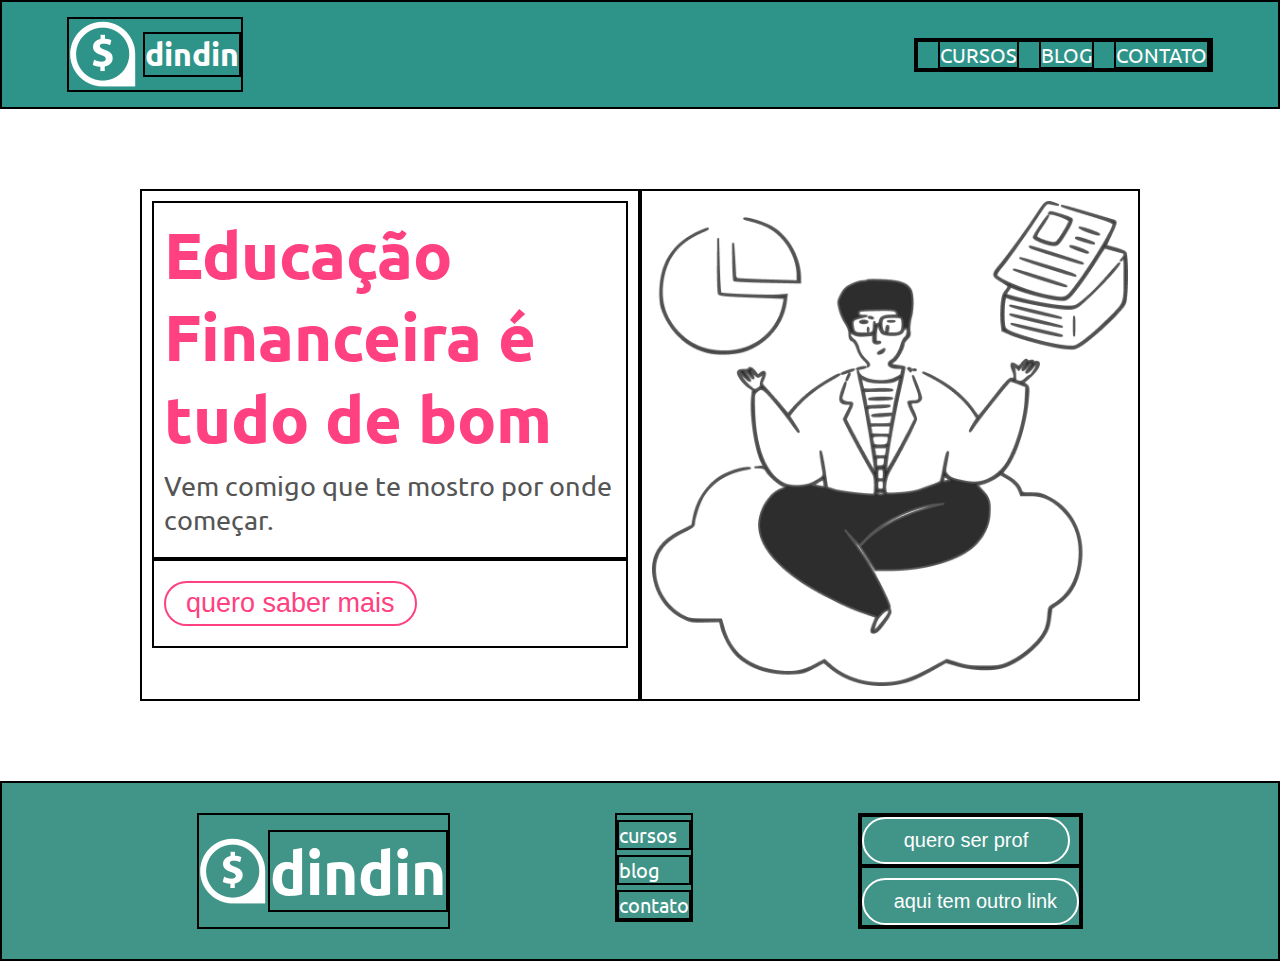
==== index.html @ b951114c "Menu responsivo para mobile" ====
<!DOCTYPE html>
<html lang="pt-br">
<head>
    <meta charset="UTF-8">
    <meta http-equiv="X-UA-Compatible" content="IE=edge">
    <meta name="viewport" content="width=device-width, initial-scale=1.0">
    <title>Treinando</title>
    <link rel="stylesheet" href="css/header.css">
    <link rel="stylesheet" href="css/home.css">
    <link rel="stylesheet" href="css/footer.css">
    <link rel="stylesheet" href="css/responsividade.css">
    <link rel="stylesheet" href="css/menu-mobile.css">
</head>
<body>
    <!-- Header -->
    <header>
        <div class="header-imagem">
            <img src="image/dindin-logo.png" alt="Logo - Dindin"/>
            <h1>dindin</h1>
        </div>

        <div class="header-menu" id="nav">
            <button aria-label="Abrir Menu" id="btn-mobile" aria-haspopup="true" aria-controls="menu" aria-expanded="false">
                <span id="hamburguer"></span>
            </button>
            <ul class="lista-header-menu" id="menu" role="menu">
                <li>
                    <a href="#">Cursos</a>
                </li>
                <li>
                    <a href="#">Blog</a>
                </li>
                <li>
                    <a href="#">Contato</a>
                </li>
                
            </ul>
        </div>
    </header>
    <!-- Header -->

    <!-- Main -->
    <main>
        <!-- Section - Seção 01 -->
        <section class="apresentacao">
            <div>
                <div class="escopo-apresentacao">
                    <h1>
                        Educação Financeira é tudo de bom
                    </h1>
                    <p>
                        Vem comigo que te mostro por onde começar.
                    </p>
                </div>
                <div class="botao">
                    <button>
                        quero saber mais
                    </button>
                </div>
            </div>

            <div class="escopo-apresentacao-imagem">
                <img src="image/home/home-secao-01.png" width="100%"/>
            </div>
        </section>
        <!-- Section - Seção 01 -->
    </main>
    <!-- Main -->

    <!-- Footer -->
    <footer>
        <div class="footer-logo">
            <img src="image/dindin-logo.png">
            <h1>dindin</h1>
        </div>
        
        <div class="footer-links">
            <ul class="lista-footer-links">
                <li>
                    <a href="#">cursos</a>
                </li>
                <li>
                    <a href="#">blog</a>
                </li>
                <li>
                    <a href="#">contato</a>
                </li>
            </ul>
        </div>

        <div class="footer-botoes">
            <ul class="lista-footer-botoes">
                <li>
                    <a href="#">
                        <button class="professor">
                            quero ser prof
                        </button>
                    </a>
                </li>

                <li>
                    <a href="#">
                        <button class="outro-link">
                            aqui tem outro link
                        </button>
                    </a>
                </li>
            </ul>
        </div>
    </footer>
    <!-- Footer -->

    <!-- JavaScript -->
    <script src="js/script.js"></script>
    <!-- JavaScript -->
</body>
</html>
---- css/header.css ----
@import url('https://fonts.googleapis.com/css2?family=Ubuntu:ital,wght@0,700;1,300&display=swap');

*{
    padding: 0; margin: 0;
    box-sizing: border-box;
}
body{
    background-color: #FFFFFF;
    font-family: "Ubuntu", sans-serif;
}
header{
    background-color: #2E948A; display: flex;
    justify-content: space-between; align-items: center;
    padding: 15px; flex-wrap: wrap; border: 2px solid black;
}
header .header-imagem{
    display: flex; align-items: center;
    margin-left: 50px; border: 2px solid black;
}
header .header-imagem h1{
    color: #FDFDFD; margin-left: 5px; border: 2px solid black;
}
header .header-menu{
    margin-right: 50px; border: 2px solid black;
}
header .header-menu .lista-header-menu{
    list-style: none; display: flex; border: 2px solid black;
}
header .header-menu .lista-header-menu li a{
    text-decoration: none; color: #FDFDFD;
    font-size: 20px; text-transform: uppercase;
    margin-left: 20px; border: 2px solid black;
}
---- css/home.css ----
/* Main */
main{
    max-width: 1000px; margin: 0 auto;
}
/* Sessão 01 */
main .apresentacao{
    display: flex;
    margin-top: 80px;
    margin-bottom: 80px;
}
main .apresentacao div{
    width: 100%;
    padding: 10px; flex-wrap: wrap; border: 2px solid black;
}
main .apresentacao > div{
    flex: 1 1 100px;
}
main .apresentacao .escopo-apresentacao h1{
    color: #FF4081; font-size: 65px; 
}
main .apresentacao .escopo-apresentacao p{
    color: #555555; font-size: 27px;
    font-style: normal;
    margin: 10px 0px 10px 0px;
}
main .apresentacao .botao button{
    background-color: transparent; border: none;
    border: 2px solid #FF4081; color: #FF4081;
    border-radius: 62px; font-size: 27px;
    padding: 5px 20px 5px 20px;
    margin: 10px 0px 10px 0px;
}
---- css/footer.css ----
/* Footer */
footer{
    background-color: #419488; display: flex;
    justify-content: space-evenly;
    padding: 30px; border: 2px solid black;
}
footer .footer-logo{
    display: flex; align-items: center;
    border: 2px solid black;
}
footer .footer-logo h1{
    color: #FFFFFF; font-size: 60px;
    border: 2px solid black;
}
footer .footer-links .lista-footer-links{
    list-style: none; border: 2px solid black;
}
footer .footer-links li{
    margin-top: 5px; border: 2px solid black;
}
footer .footer-links a{
    text-decoration: none; color: #FFFFFF;
    font-size: 20px;
}
footer .footer-botoes .lista-footer-botoes{
    list-style: none; border: 2px solid black;
}
footer .footer-botoes .lista-footer-botoes li{
    border: 2px solid black;
}
footer .footer-botoes .lista-footer-botoes button{
    background-color: transparent; border: 2px solid #FFFFFF;
    color: #FFFFFF; border-radius: 62px;
    font-size: 20px; cursor: pointer;
}
footer .footer-botoes .lista-footer-botoes .professor{
    padding: 10px 40px 10px 40px;
}
footer .footer-botoes .lista-footer-botoes .outro-link{
    padding: 10px 20px 10px 30px;
    margin-top: 10px;
}
---- css/responsividade.css ----
/* Responsividade */
@media(max-width: 701px){
    main .apresentacao{
        flex-direction: column;
        padding: 5px; margin-top: 0px;
    }
    main .apresentacao div{
        padding: 0px;
    }
    footer{
        flex-direction: column;
        text-align: center;
    }
    footer div, .footer-logo{
        padding: 20px;
    }
    footer .footer-links .lista-footer-links li a, footer .footer-botoes .lista-footer-botoes button{
        font-size: 23px;
    }
}

@media(max-width:320px){
    main .apresentacao .escopo-apresentacao h1{
        font-size: 50px;
    }
}
---- css/menu-mobile.css ----
#btn-mobile{
    display: none;
}
@media(max-width:600px){
    #menu{
        display: block; position: absolute; width: 100%;
        top: 101.2px; right: 0px; background: #2E948A;
        transition: 0.6s; z-index: 1000; height: 0px;
        visibility: hidden; overflow-y: hidden;
    }
    #nav.active #menu{
        height: calc(100vh - 70px); visibility: visible;
        overflow-y: auto;
    }
    #menu a{
        padding: 1rem 0; margin: 0 1rem;
        border-bottom: 2px solid #FFFFFF;
        font-size: 30px;
    }
    #menu li{
       margin-top: 20px; margin-bottom: 15px;
    }
    #btn-mobile{
        display: flex; padding: 0.5rem 1rem; font-size: 2rem;
        border: none; background: transparent; cursor: pointer;
        gap: 0.5rem; color: #FFFFFF;
    }
    #hamburguer{
        border-top: 2px solid; width: 30px;
    }
    #hamburguer::after, #hamburguer::before{
        content: ""; display: block; width: 30px; height: 2px;
        background: currentColor; margin-top: 5px; transition: 0.3s;
        position: relative;
    }
    #nav.active #hamburguer{
        border-top-color: transparent;
    }
    #nav.active #hamburguer::before{
        transform: rotate(135deg);
    }
    #nav.active #hamburguer::after{
        transform: rotate(-135deg);
        top: -7px;
    }
}

@media(max-width:360px){
    #menu{
        display: block; position: absolute; width: 100%;
        top: 124px; right: 0px; background: #2E948A;
        transition: 0.6s; z-index: 1000; height: 0px;
        visibility: hidden; overflow-y: hidden;
    }
    #btn-mobile{
        margin-left: 120px;
        margin-top: 10px;
        text-align: center;
    }
}
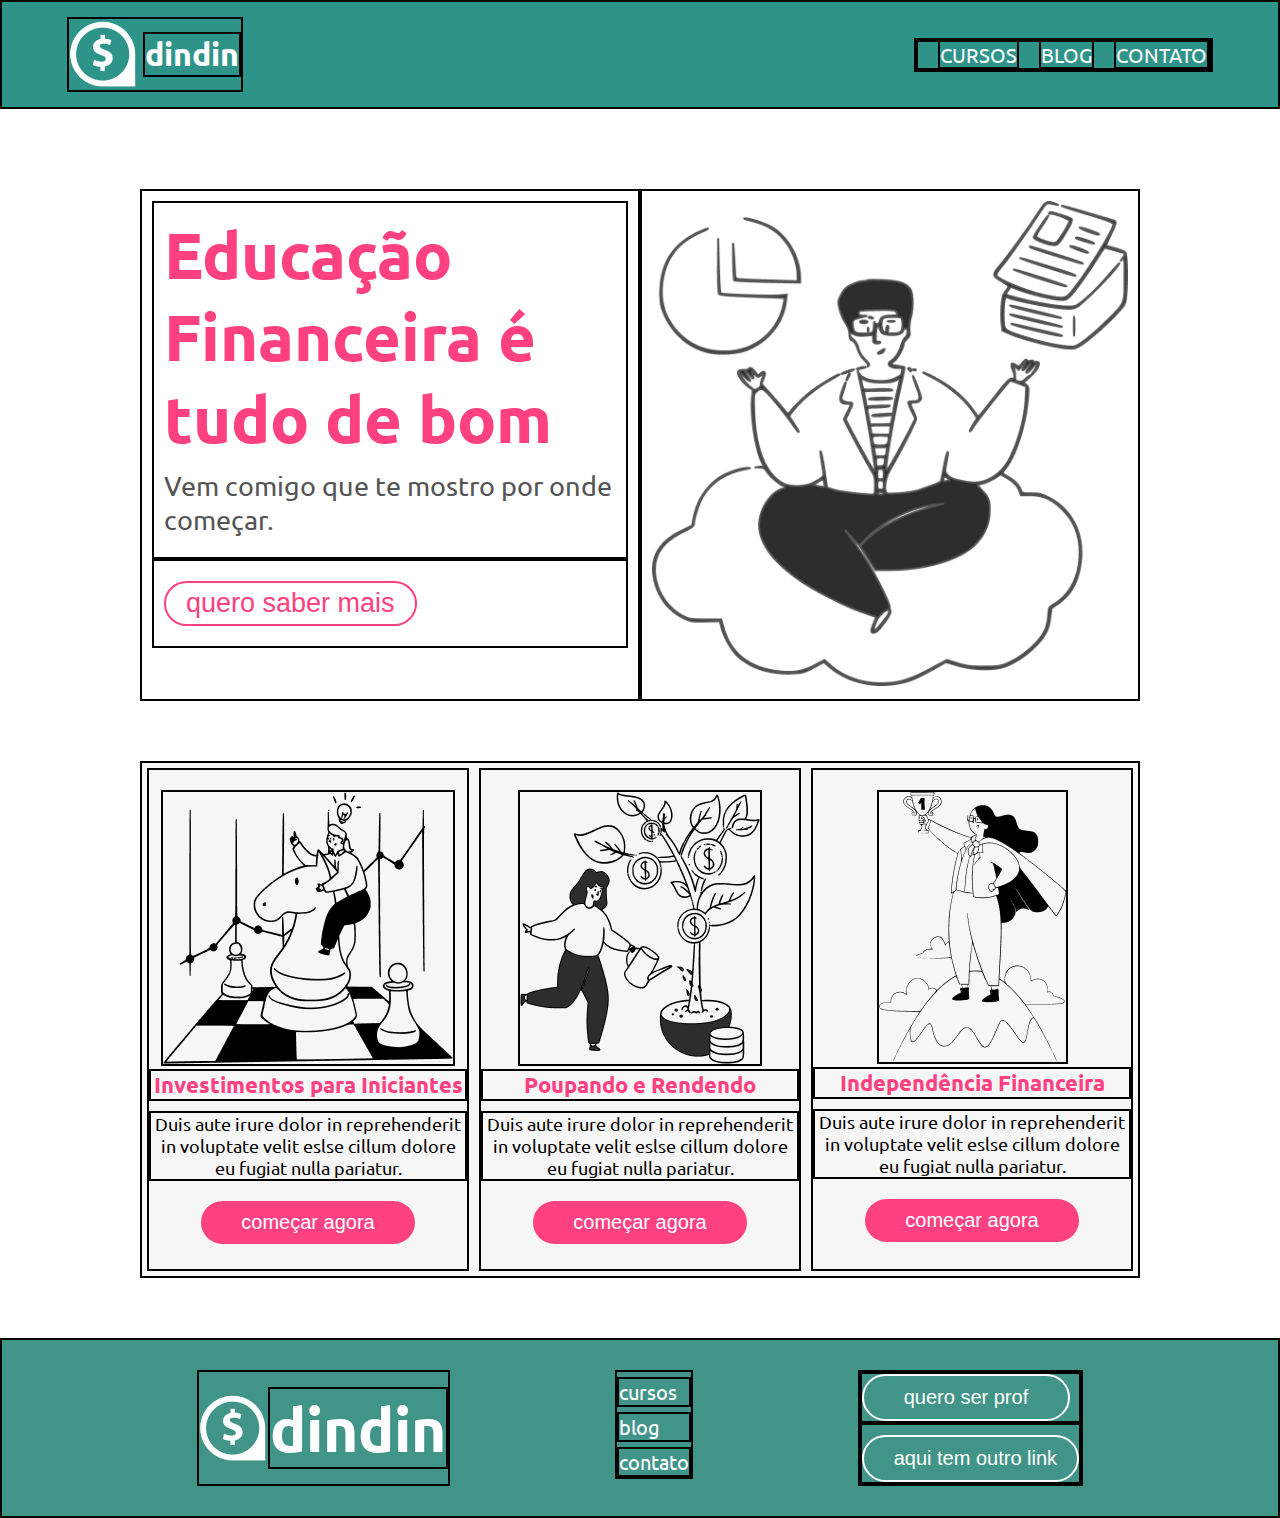
==== commit 1b2237fc: "Atualizando a seção cursos/home" ====
--- a/index.html
+++ b/index.html
@@ -64,6 +64,49 @@
             </div>
         </section>
         <!-- Section - Seção 01 -->
+
+        <!-- Section - Seção 02 -->
+        <section class="cursos">
+            <div class="modelo-cursos">
+                <img src="image/cursos/investimento-iniciantes.png">
+                <h1>Investimentos para Iniciantes</h1>
+                <p>
+                    Duis aute irure dolor in reprehenderit in voluptate velit eslse cillum dolore eu fugiat nulla pariatur.
+                </p>
+                <div class="botao">
+                    <button>
+                        começar agora
+                    </button>
+                </div>
+            </div>
+
+            <div class="modelo-cursos">
+                <img src="image/cursos/poupando-rendendo.png">
+                <h1>Poupando e Rendendo</h1>
+                <p>
+                    Duis aute irure dolor in reprehenderit in voluptate velit eslse cillum dolore eu fugiat nulla pariatur.
+                </p>
+                <div class="botao">
+                    <button>
+                        começar agora
+                    </button>
+                </div>
+            </div>
+
+            <div class="modelo-cursos">
+                <img src="image/cursos/independencia-financeira.png">
+                <h1>Independência Financeira</h1>
+                <p>
+                    Duis aute irure dolor in reprehenderit in voluptate velit eslse cillum dolore eu fugiat nulla pariatur.
+                </p>
+                <div class="botao">
+                    <button>
+                        começar agora
+                    </button>
+                </div>
+            </div>
+        </section>
+        <!-- Section - Seção 02 -->
     </main>
     <!-- Main -->
 
--- a/css/home.css
+++ b/css/home.css
@@ -2,11 +2,11 @@
 main{
     max-width: 1000px; margin: 0 auto;
 }
-/* Sessão 01 */
+/* Seção 01 */
 main .apresentacao{
     display: flex;
+    margin-bottom: 80px; max-width: 1000px; margin: 0 auto;
     margin-top: 80px;
-    margin-bottom: 80px;
 }
 main .apresentacao div{
     width: 100%;
@@ -31,3 +31,39 @@
     margin: 10px 0px 10px 0px;
 }
 
+/* Seção 02 */
+main .cursos{
+    display: flex; text-align: center;
+    background-color: #F6F6F6;
+    border: 2px solid black;
+    margin-top: 60px; margin-bottom: 60px;
+    flex-wrap: wrap;
+}
+main .cursos > div{
+    flex: 1 1 100px;
+}
+main .cursos .modelo-cursos{
+     border: 2px solid black;
+}
+main .cursos div{
+    margin: 5px; flex-wrap: wrap;
+}
+main .cursos .modelo-cursos img{
+    margin-top: 20px; border: 2px solid black;
+}
+main .cursos .modelo-cursos h1{
+    color: #FF4081; font-size: 22px;
+    margin-bottom: 10px; 
+    border: 2px solid black;
+}
+main .cursos .modelo-cursos p{
+    color: #000000; margin-top: 10px; margin-bottom: 20px;
+    border: 2px solid black;
+    font-size: 18px;
+}
+main .cursos .modelo-cursos button{
+    background-color: #FF4081; border: none; color: #FFFFFF;
+    font-size: 20px; padding: 10px 40px 10px 40px;
+    border-radius: 62px; margin-bottom: 20px;
+    cursor: pointer;
+}--- a/css/responsividade.css
+++ b/css/responsividade.css
@@ -19,6 +19,18 @@
     }
 }
 
+@media(max-width:770px){
+    main .cursos .modelo-cursos h1{
+        font-size: 35px;
+    }
+    main .cursos .modelo-cursos p{
+        font-size: 20px;
+    }
+    main .cursos .modelo-cursos button{
+        font-size: 30px;
+    }
+}
+
 @media(max-width:320px){
     main .apresentacao .escopo-apresentacao h1{
         font-size: 50px;
--- a/css/menu-mobile.css
+++ b/css/menu-mobile.css
@@ -45,10 +45,10 @@
     }
 }
 
-@media(max-width:360px){
+@media(max-width:376px){
     #menu{
         display: block; position: absolute; width: 100%;
-        top: 124px; right: 0px; background: #2E948A;
+        top: 150px; right: 0px; background: #2E948A;
         transition: 0.6s; z-index: 1000; height: 0px;
         visibility: hidden; overflow-y: hidden;
     }
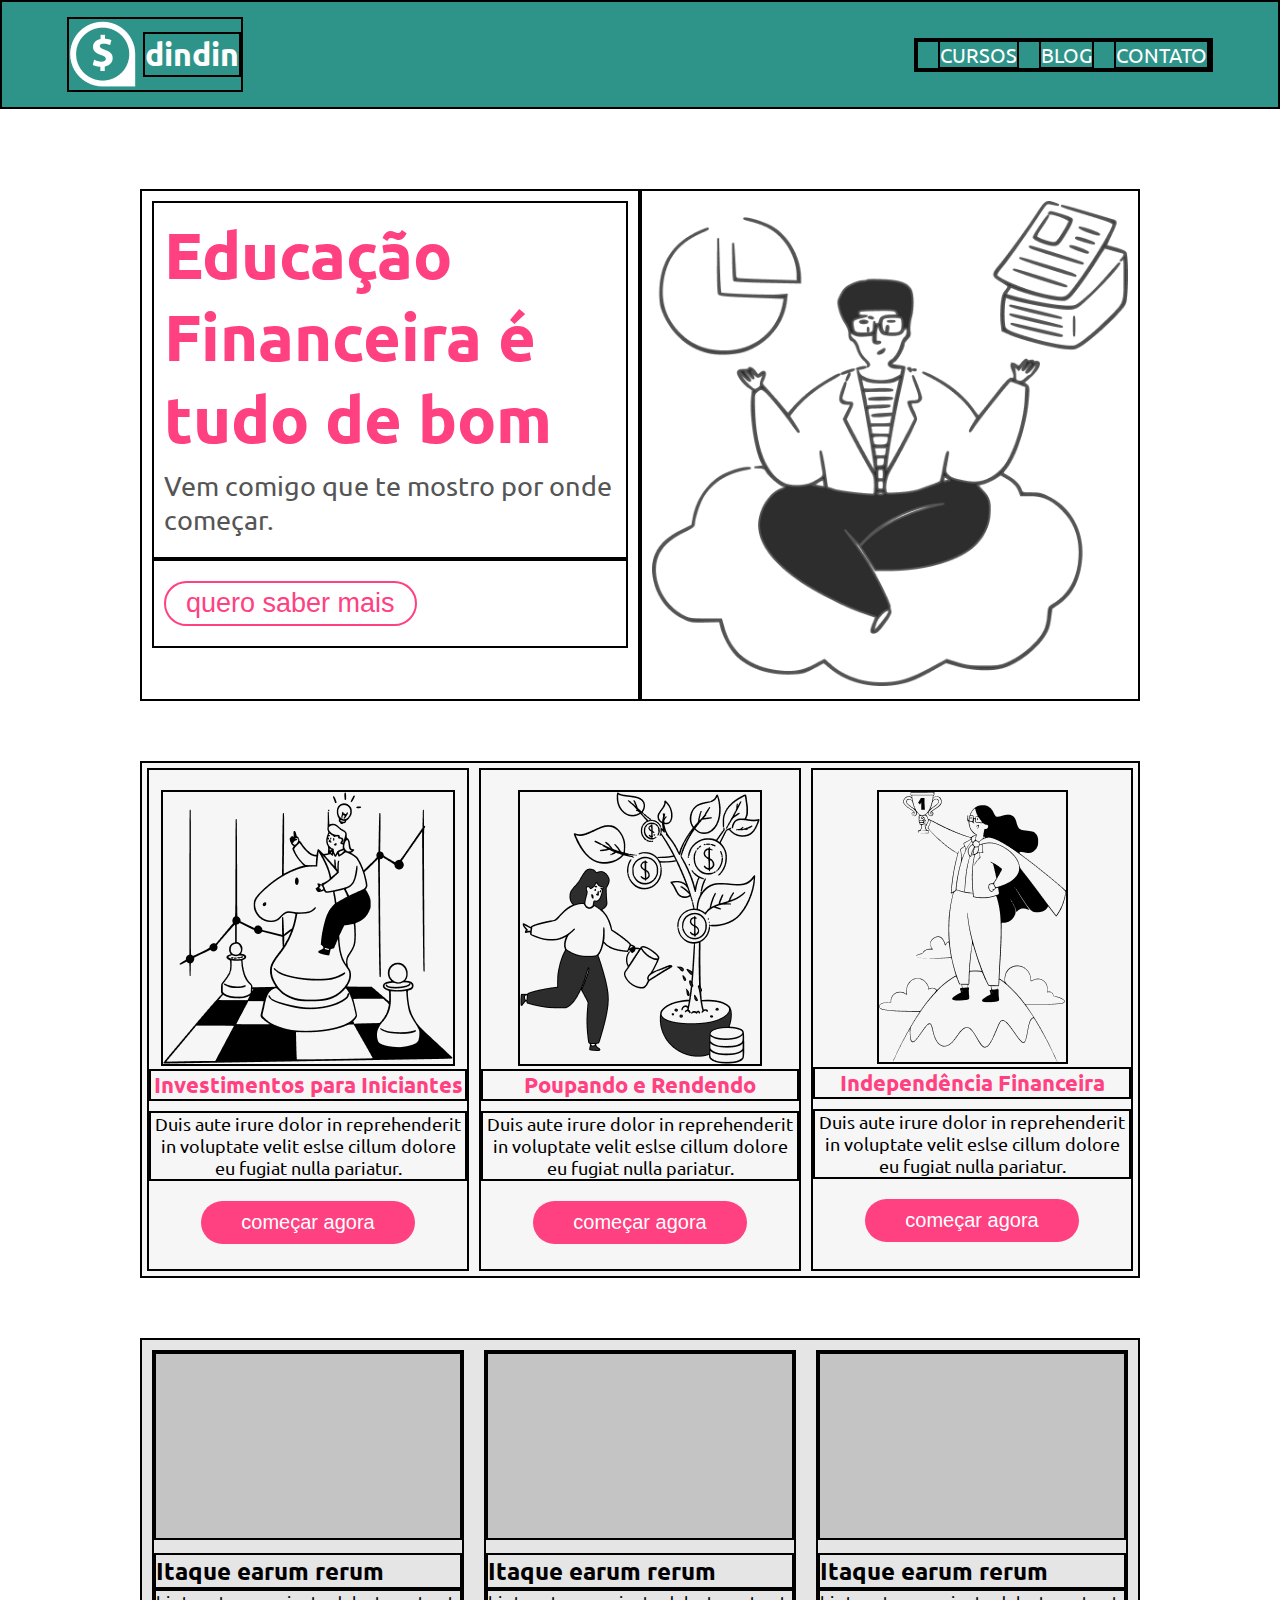
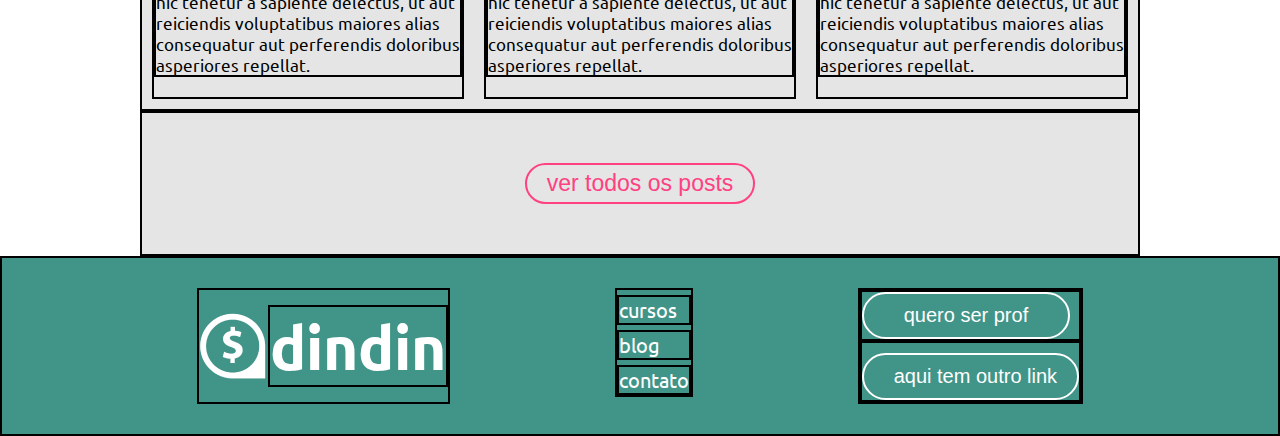
==== commit ead123a7: "Atualizando a seção conteudo-blog/home" ====
--- a/index.html
+++ b/index.html
@@ -4,7 +4,10 @@
     <meta charset="UTF-8">
     <meta http-equiv="X-UA-Compatible" content="IE=edge">
     <meta name="viewport" content="width=device-width, initial-scale=1.0">
-    <title>Treinando</title>
+    <title>
+        Home - Dindin
+    </title>
+    <link rel="shortcut icon" href="image/dindin-logo.png" type="image/x-icon">
     <link rel="stylesheet" href="css/header.css">
     <link rel="stylesheet" href="css/home.css">
     <link rel="stylesheet" href="css/footer.css">
@@ -107,6 +110,40 @@
             </div>
         </section>
         <!-- Section - Seção 02 -->
+
+        <!-- Section - Seção 04 -->
+        <section class="conteudos-blog">
+            <div class="conteudo-blog">
+                <img src="image/blog/conteudo-blog.png">
+                <h1>Itaque earum rerum</h1>
+                <p>
+                    hic tenetur a sapiente delectus, ut aut reiciendis voluptatibus maiores alias consequatur aut perferendis doloribus asperiores repellat.
+                </p>
+            </div>
+
+            <div class="conteudo-blog">
+                <img src="image/blog/conteudo-blog.png">
+                <h1>Itaque earum rerum</h1>
+                <p>
+                    hic tenetur a sapiente delectus, ut aut reiciendis voluptatibus maiores alias consequatur aut perferendis doloribus asperiores repellat. 
+                </p>
+            </div>
+
+            <div class="conteudo-blog">
+                <img src="image/blog/conteudo-blog.png">
+                <h1>Itaque earum rerum</h1>
+                <p>
+                    hic tenetur a sapiente delectus, ut aut reiciendis voluptatibus maiores alias consequatur aut perferendis doloribus asperiores repellat. 
+                </p>
+            </div>
+        </section>
+
+        <section class="conteudo-blog-botao">
+            <button>
+                ver todos os posts
+            </button>
+        </section>
+        <!-- Section - Seção 04-->
     </main>
     <!-- Main -->
 
--- a/css/home.css
+++ b/css/home.css
@@ -66,4 +66,37 @@
     font-size: 20px; padding: 10px 40px 10px 40px;
     border-radius: 62px; margin-bottom: 20px;
     cursor: pointer;
+}
+
+/* Seção 04 */
+main .conteudos-blog{
+    display: flex; margin-top: 0px;
+    background-color: #E5E5E5; border: 2px solid black;
+    flex-wrap: wrap;
+}
+main .conteudos-blog > div{
+    flex:1 1 100px;
+}
+main .conteudos-blog .conteudo-blog{
+    margin: 10px; border: 2px solid black;
+}
+main .conteudos-blog .conteudo-blog img{
+    width: 100%; margin-bottom: 10px; border: 2px solid black;
+}
+main .conteudos-blog .conteudo-blog h1{
+    font-size: 24px; border: 2px solid black;
+}
+main .conteudos-blog .conteudo-blog p{
+    font-size: 17px; color: #000000;
+    margin-bottom: 20px; border: 2px solid black;
+}
+main .conteudo-blog-botao{
+    background-color: #E5E5E5; border: 2px solid black;
+    padding: 10px; text-align: center; border: 2px solid black;
+}
+main .conteudo-blog-botao button{
+    background-color: transparent; border: 2px solid #FF4081;
+    color: #FF4081; font-size: 23px; border-radius: 62px;
+    padding: 5px 20px 5px 20px;
+    margin-bottom: 40px; margin-top: 40px; cursor: pointer;
 }--- a/css/responsividade.css
+++ b/css/responsividade.css
@@ -3,6 +3,9 @@
     main .apresentacao{
         flex-direction: column;
         padding: 5px; margin-top: 0px;
+    }
+    main .conteudos-blog{
+        flex-direction: column;
     }
     main .apresentacao div{
         padding: 0px;
@@ -29,6 +32,16 @@
     main .cursos .modelo-cursos button{
         font-size: 30px;
     }
+
+    main .conteudos-blog .conteudo-blog h1{
+        font-size: 35px;
+    }
+    main .conteudos-blog .conteudo-blog p{
+        font-size: 20px;
+    }
+    main .conteudo-blog-botao button{
+        font-size: 30px;
+    }
 }
 
 @media(max-width:320px){
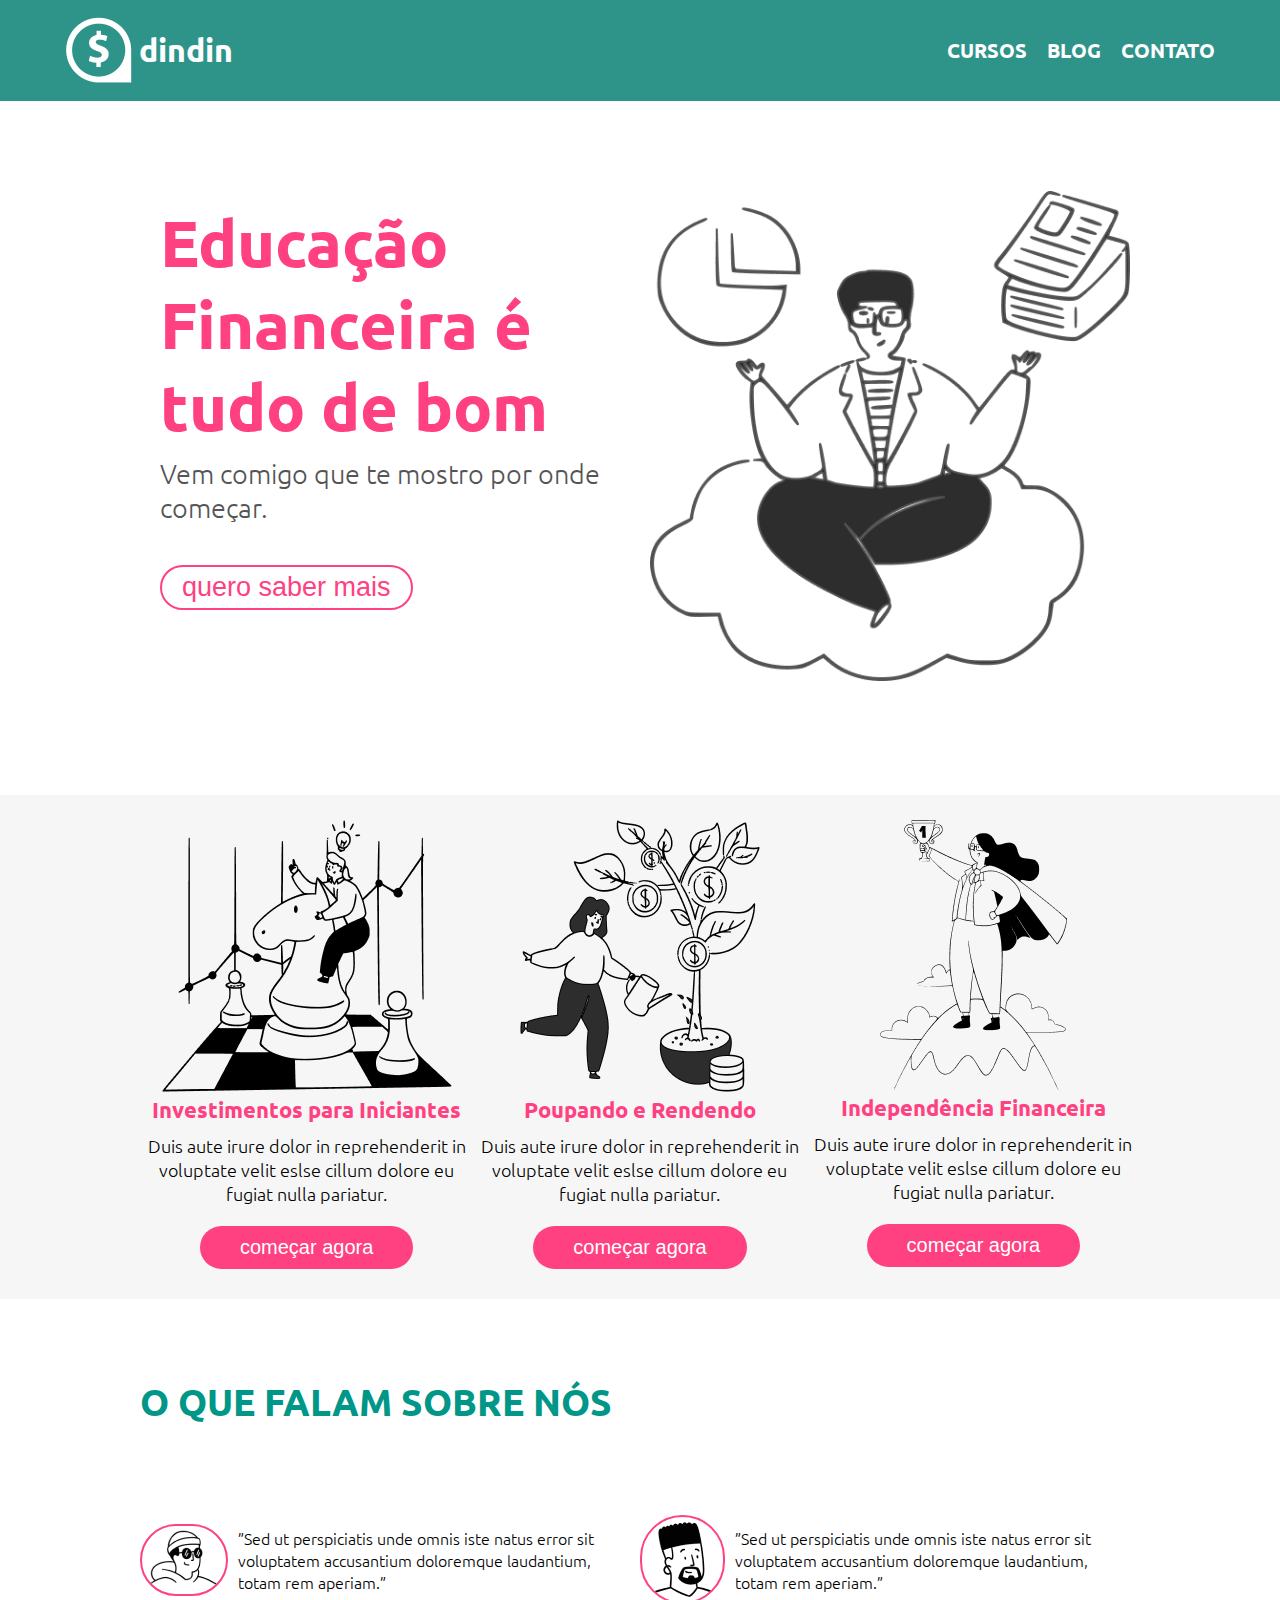
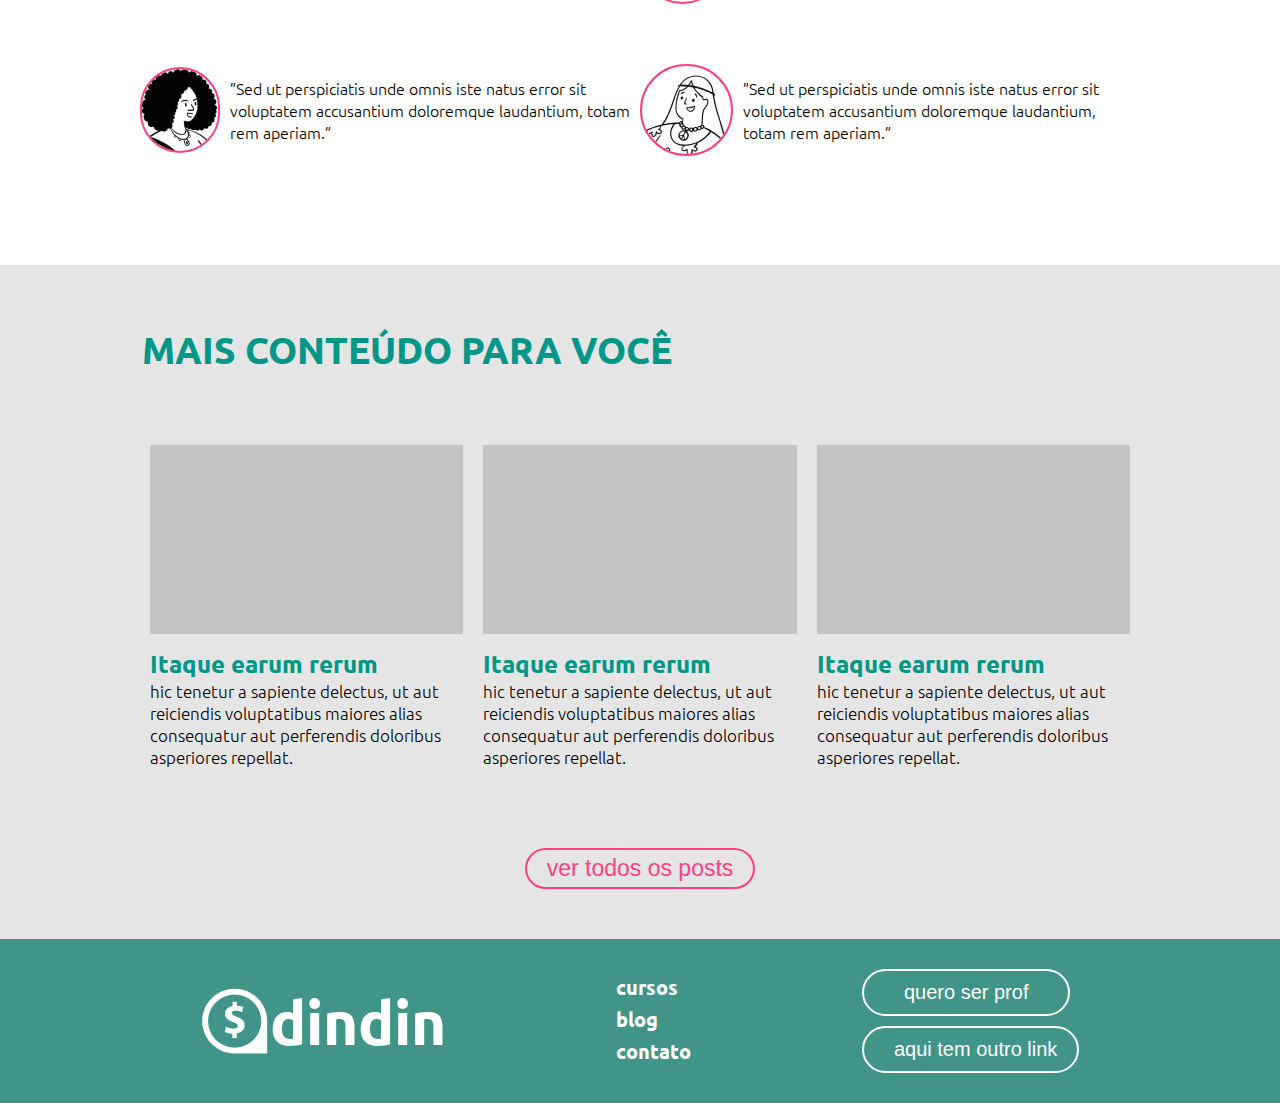
==== commit 6ade454f: "Atualizando a seção falando-sobre-nos/home - configurações gerais" ====
--- a/index.html
+++ b/index.html
@@ -42,8 +42,6 @@
     </header>
     <!-- Header -->
 
-    <!-- Main -->
-    <main>
         <!-- Section - Seção 01 -->
         <section class="apresentacao">
             <div>
@@ -68,7 +66,8 @@
         </section>
         <!-- Section - Seção 01 -->
 
-        <!-- Section - Seção 02 -->
+        <div class="coloracao-geral-cursos">
+            <!-- Section - Seção 02 -->
         <section class="cursos">
             <div class="modelo-cursos">
                 <img src="image/cursos/investimento-iniciantes.png">
@@ -110,31 +109,96 @@
             </div>
         </section>
         <!-- Section - Seção 02 -->
-
-        <!-- Section - Seção 04 -->
+        </div>
+
+        <!-- Section - Seção 03 -->
+        <section class="falam-sobre-nos">
+            <div class="titulo-falam-sobre-nos">
+                <h1>O que falam sobre nós</h1>
+            </div>
+
+            <div class="mensagens-falam-sobre-nos">
+                <div class="mensagem-falam-sobre-nos">
+                    <div class="imagem">
+                        <img src="image/mensagens/Wally-1.png"/>
+                    </div>
+
+                    <div class="mensagem">
+                        <p>
+                            ”Sed ut perspiciatis unde omnis iste natus error sit voluptatem accusantium doloremque laudantium, totam rem aperiam.”
+                        </p>
+                    </div>
+                </div>
+
+                <div class="mensagem-falam-sobre-nos">
+                    <div class="imagem">
+                        <img src="image/mensagens/Jaden-2.png" />
+                    </div>
+
+                    <div class="mensagem">
+                        <p>
+                            ”Sed ut perspiciatis unde omnis iste natus error sit voluptatem accusantium doloremque laudantium, totam rem aperiam.”
+                        </p>
+                    </div>
+                </div>
+
+                <div class="mensagem-falam-sobre-nos">
+                    <div class="imagem">
+                        <img src="image/mensagens/Whoopi-3.png" />
+                    </div>
+
+                    <div class="mensagem">
+                        <p>
+                            ”Sed ut perspiciatis unde omnis iste natus error sit voluptatem accusantium doloremque laudantium, totam rem aperiam.”
+                        </p>
+                    </div>
+                </div>
+
+                <div class="mensagem-falam-sobre-nos">
+                    <div class="imagem">
+                        <img src="image/mensagens/Janes-4.png" />
+                    </div>
+
+                    <div class="mensagem">
+                       <p>
+                            ”Sed ut perspiciatis unde omnis iste natus error sit voluptatem accusantium doloremque laudantium, totam rem aperiam.”
+                       </p>
+                    </div>
+                </div>
+            </div>
+        </section>
+        <!-- Section - Seção 03 -->
+
+        <div class="coloracao-geral-blog">
+            <!-- Section - Seção 04 -->
         <section class="conteudos-blog">
-            <div class="conteudo-blog">
-                <img src="image/blog/conteudo-blog.png">
-                <h1>Itaque earum rerum</h1>
-                <p>
-                    hic tenetur a sapiente delectus, ut aut reiciendis voluptatibus maiores alias consequatur aut perferendis doloribus asperiores repellat.
-                </p>
-            </div>
-
-            <div class="conteudo-blog">
-                <img src="image/blog/conteudo-blog.png">
-                <h1>Itaque earum rerum</h1>
-                <p>
-                    hic tenetur a sapiente delectus, ut aut reiciendis voluptatibus maiores alias consequatur aut perferendis doloribus asperiores repellat. 
-                </p>
-            </div>
-
-            <div class="conteudo-blog">
-                <img src="image/blog/conteudo-blog.png">
-                <h1>Itaque earum rerum</h1>
-                <p>
-                    hic tenetur a sapiente delectus, ut aut reiciendis voluptatibus maiores alias consequatur aut perferendis doloribus asperiores repellat. 
-                </p>
+            <div class="titulo-conteudo-blog">
+                <h1>Mais conteúdo para você</h1>
+            </div>
+            <div class="grupo-conteudo-blog">
+                <div class="conteudo-blog">
+                    <img src="image/blog/conteudo-blog.png">
+                    <h1>Itaque earum rerum</h1>
+                    <p>
+                        hic tenetur a sapiente delectus, ut aut reiciendis voluptatibus maiores alias consequatur aut perferendis doloribus asperiores repellat.
+                    </p>
+                </div>
+    
+                <div class="conteudo-blog">
+                    <img src="image/blog/conteudo-blog.png">
+                    <h1>Itaque earum rerum</h1>
+                    <p>
+                        hic tenetur a sapiente delectus, ut aut reiciendis voluptatibus maiores alias consequatur aut perferendis doloribus asperiores repellat. 
+                    </p>
+                </div>
+    
+                <div class="conteudo-blog">
+                    <img src="image/blog/conteudo-blog.png">
+                    <h1>Itaque earum rerum</h1>
+                    <p>
+                        hic tenetur a sapiente delectus, ut aut reiciendis voluptatibus maiores alias consequatur aut perferendis doloribus asperiores repellat. 
+                    </p>
+                </div>
             </div>
         </section>
 
@@ -144,8 +208,7 @@
             </button>
         </section>
         <!-- Section - Seção 04-->
-    </main>
-    <!-- Main -->
+    </div>
 
     <!-- Footer -->
     <footer>
--- a/css/header.css
+++ b/css/header.css
@@ -3,6 +3,10 @@
 *{
     padding: 0; margin: 0;
     box-sizing: border-box;
+}
+@font-face {
+    font-family: Ubuntu;
+    src: url("../fonts/Ubuntu-Light.ttf");
 }
 body{
     background-color: #FFFFFF;
@@ -11,23 +15,24 @@
 header{
     background-color: #2E948A; display: flex;
     justify-content: space-between; align-items: center;
-    padding: 15px; flex-wrap: wrap; border: 2px solid black;
+    padding: 15px; flex-wrap: wrap; 
+    font-weight: bold;
 }
 header .header-imagem{
     display: flex; align-items: center;
-    margin-left: 50px; border: 2px solid black;
+    margin-left: 50px; 
 }
 header .header-imagem h1{
-    color: #FDFDFD; margin-left: 5px; border: 2px solid black;
+    color: #FDFDFD; margin-left: 5px; 
 }
 header .header-menu{
-    margin-right: 50px; border: 2px solid black;
+    margin-right: 50px; 
 }
 header .header-menu .lista-header-menu{
-    list-style: none; display: flex; border: 2px solid black;
+    list-style: none; display: flex; 
 }
 header .header-menu .lista-header-menu li a{
     text-decoration: none; color: #FDFDFD;
     font-size: 20px; text-transform: uppercase;
-    margin-left: 20px; border: 2px solid black;
+    margin-left: 20px; 
 }--- a/css/home.css
+++ b/css/home.css
@@ -1,29 +1,26 @@
-/* Main */
-main{
+/* Seção 01 */
+.apresentacao{
+    display: flex;
     max-width: 1000px; margin: 0 auto;
-}
-/* Seção 01 */
-main .apresentacao{
-    display: flex;
-    margin-bottom: 80px; max-width: 1000px; margin: 0 auto;
+    margin-bottom: 80px;
     margin-top: 80px;
 }
-main .apresentacao div{
+.apresentacao div{
     width: 100%;
-    padding: 10px; flex-wrap: wrap; border: 2px solid black;
+    padding: 10px; flex-wrap: wrap; 
 }
-main .apresentacao > div{
+.apresentacao > div{
     flex: 1 1 100px;
 }
-main .apresentacao .escopo-apresentacao h1{
+.apresentacao .escopo-apresentacao h1{
     color: #FF4081; font-size: 65px; 
 }
-main .apresentacao .escopo-apresentacao p{
+.apresentacao .escopo-apresentacao p{
     color: #555555; font-size: 27px;
     font-style: normal;
     margin: 10px 0px 10px 0px;
 }
-main .apresentacao .botao button{
+.apresentacao .botao button{
     background-color: transparent; border: none;
     border: 2px solid #FF4081; color: #FF4081;
     border-radius: 62px; font-size: 27px;
@@ -32,69 +29,109 @@
 }
 
 /* Seção 02 */
-main .cursos{
+.coloracao-geral-cursos{
+    background-color:#F6F6F6;
+}
+.cursos{
     display: flex; text-align: center;
     background-color: #F6F6F6;
-    border: 2px solid black;
-    margin-top: 60px; margin-bottom: 60px;
     flex-wrap: wrap;
+    max-width: 1000px; margin: 0 auto;
+    margin-top: 100px; margin-bottom: 80px;
 }
-main .cursos > div{
+.cursos > div{
     flex: 1 1 100px;
 }
-main .cursos .modelo-cursos{
-     border: 2px solid black;
-}
-main .cursos div{
+.cursos div{
     margin: 5px; flex-wrap: wrap;
 }
-main .cursos .modelo-cursos img{
-    margin-top: 20px; border: 2px solid black;
+.cursos .modelo-cursos img{
+    margin-top: 20px; 
 }
-main .cursos .modelo-cursos h1{
+.cursos .modelo-cursos h1{
     color: #FF4081; font-size: 22px;
     margin-bottom: 10px; 
-    border: 2px solid black;
+    
 }
-main .cursos .modelo-cursos p{
+.cursos .modelo-cursos p{
     color: #000000; margin-top: 10px; margin-bottom: 20px;
-    border: 2px solid black;
     font-size: 18px;
 }
-main .cursos .modelo-cursos button{
+.cursos .modelo-cursos button{
     background-color: #FF4081; border: none; color: #FFFFFF;
     font-size: 20px; padding: 10px 40px 10px 40px;
     border-radius: 62px; margin-bottom: 20px;
     cursor: pointer;
 }
+/* Seção 03 */
+.falam-sobre-nos{
+    max-width: 1000px; margin: 0 auto;
+    margin-bottom: 80px;
+}
+.falam-sobre-nos .titulo-falam-sobre-nos h1{
+    font-size: 37px; text-transform: uppercase;
+    color: #009688;
+    margin-bottom: 60px; margin-top: 60px;
+}
+.falam-sobre-nos .mensagens-falam-sobre-nos{
+    display: grid;
+    grid-template-columns: repeat(2, 1fr);
+    grid-auto-rows: 150px;
+}
+.falam-sobre-nos .mensagens-falam-sobre-nos div{
+    display: flex; align-items: center;
+}
+.falam-sobre-nos .mensagens-falam-sobre-nos img{
+    border-radius: 62px; border: 2px solid #FF4081;
+    text-align: center;
+}
+.falam-sobre-nos .mensagens-falam-sobre-nos p{
+    margin: 10px;
+}
 
 /* Seção 04 */
-main .conteudos-blog{
-    display: flex; margin-top: 0px;
-    background-color: #E5E5E5; border: 2px solid black;
+.coloracao-geral-blog{
+    background-color: #E5E5E5;
+}
+.conteudos-blog{
+    background-color: #E5E5E5;
+    max-width: 1000px; margin: 0 auto;
+}
+.grupo-conteudo-blog{
+    display: flex;
     flex-wrap: wrap;
 }
-main .conteudos-blog > div{
+.grupo-conteudo-blog > div{
     flex:1 1 100px;
 }
-main .conteudos-blog .conteudo-blog{
-    margin: 10px; border: 2px solid black;
+.conteudos-blog .conteudo-blog{
+    margin: 10px;
 }
-main .conteudos-blog .conteudo-blog img{
-    width: 100%; margin-bottom: 10px; border: 2px solid black;
+.conteudos-blog .conteudo-blog img{
+    width: 100%; margin-bottom: 10px; 
 }
-main .conteudos-blog .conteudo-blog h1{
-    font-size: 24px; border: 2px solid black;
+.conteudos-blog .titulo-conteudo-blog h1{
+    color: #009688; text-transform: uppercase;
+    font-size: 37px; margin-bottom: 60px;
+    margin-top: 60px;
+} 
+.conteudos-blog .titulo-conteudo-blog{
+    border: 2px solid #E5E5E5;
 }
-main .conteudos-blog .conteudo-blog p{
+.conteudos-blog .conteudo-blog h1{
+    font-size: 24px; 
+    color: #009688;
+}
+.conteudos-blog .conteudo-blog p{
     font-size: 17px; color: #000000;
-    margin-bottom: 20px; border: 2px solid black;
+    margin-bottom: 20px; 
 }
-main .conteudo-blog-botao{
-    background-color: #E5E5E5; border: 2px solid black;
-    padding: 10px; text-align: center; border: 2px solid black;
+.conteudo-blog-botao{
+    background-color: #E5E5E5; 
+    padding: 10px; text-align: center; 
+    max-width: 1000px; margin: 0 auto;
 }
-main .conteudo-blog-botao button{
+.conteudo-blog-botao button{
     background-color: transparent; border: 2px solid #FF4081;
     color: #FF4081; font-size: 23px; border-radius: 62px;
     padding: 5px 20px 5px 20px;
--- a/css/footer.css
+++ b/css/footer.css
@@ -2,31 +2,28 @@
 footer{
     background-color: #419488; display: flex;
     justify-content: space-evenly;
-    padding: 30px; border: 2px solid black;
+    padding: 30px; 
 }
 footer .footer-logo{
     display: flex; align-items: center;
-    border: 2px solid black;
+    
 }
 footer .footer-logo h1{
     color: #FFFFFF; font-size: 60px;
-    border: 2px solid black;
+    
 }
 footer .footer-links .lista-footer-links{
-    list-style: none; border: 2px solid black;
+    list-style: none; 
 }
 footer .footer-links li{
-    margin-top: 5px; border: 2px solid black;
+    margin-top: 5px; 
 }
 footer .footer-links a{
     text-decoration: none; color: #FFFFFF;
-    font-size: 20px;
+    font-size: 20px; font-weight: bold;
 }
 footer .footer-botoes .lista-footer-botoes{
-    list-style: none; border: 2px solid black;
-}
-footer .footer-botoes .lista-footer-botoes li{
-    border: 2px solid black;
+    list-style: none; 
 }
 footer .footer-botoes .lista-footer-botoes button{
     background-color: transparent; border: 2px solid #FFFFFF;
--- a/css/responsividade.css
+++ b/css/responsividade.css
@@ -1,14 +1,17 @@
 /* Responsividade */
 @media(max-width: 701px){
-    main .apresentacao{
+    .apresentacao{
         flex-direction: column;
         padding: 5px; margin-top: 0px;
     }
-    main .conteudos-blog{
+    .conteudos-blog{
         flex-direction: column;
     }
-    main .apresentacao div{
+    .apresentacao div{
         padding: 0px;
+    }
+    .falam-sobre-nos .mensagens-falam-sobre-nos{
+        grid-template-columns: repeat(1, 1fr);
     }
     footer{
         flex-direction: column;
@@ -23,29 +26,29 @@
 }
 
 @media(max-width:770px){
-    main .cursos .modelo-cursos h1{
+    .cursos .modelo-cursos h1{
         font-size: 35px;
     }
-    main .cursos .modelo-cursos p{
+    .cursos .modelo-cursos p{
         font-size: 20px;
     }
-    main .cursos .modelo-cursos button{
+    .cursos .modelo-cursos button{
         font-size: 30px;
     }
 
-    main .conteudos-blog .conteudo-blog h1{
+    .conteudos-blog .conteudo-blog h1{
         font-size: 35px;
     }
-    main .conteudos-blog .conteudo-blog p{
+    .conteudos-blog .conteudo-blog p{
         font-size: 20px;
     }
-    main .conteudo-blog-botao button{
+    .conteudo-blog-botao button{
         font-size: 30px;
     }
 }
 
 @media(max-width:320px){
-    main .apresentacao .escopo-apresentacao h1{
+    .apresentacao .escopo-apresentacao h1{
         font-size: 50px;
     }
 }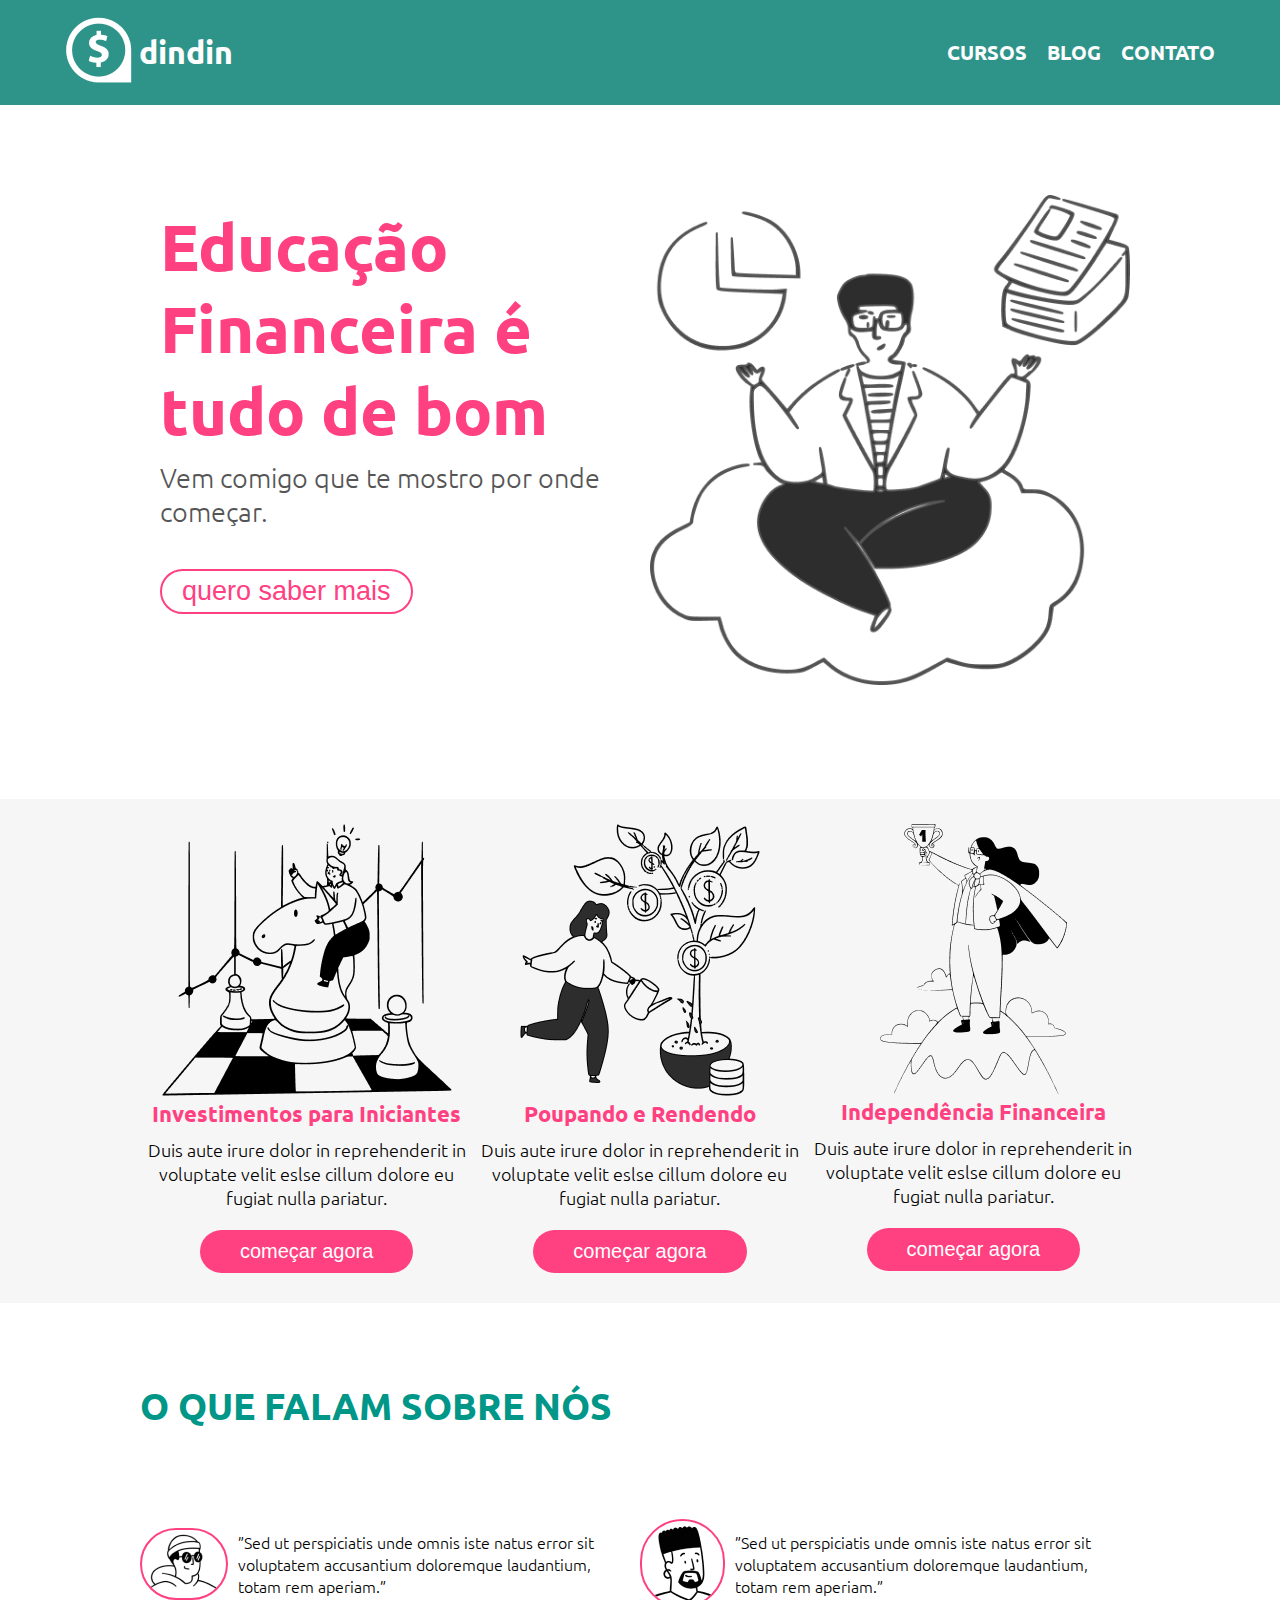
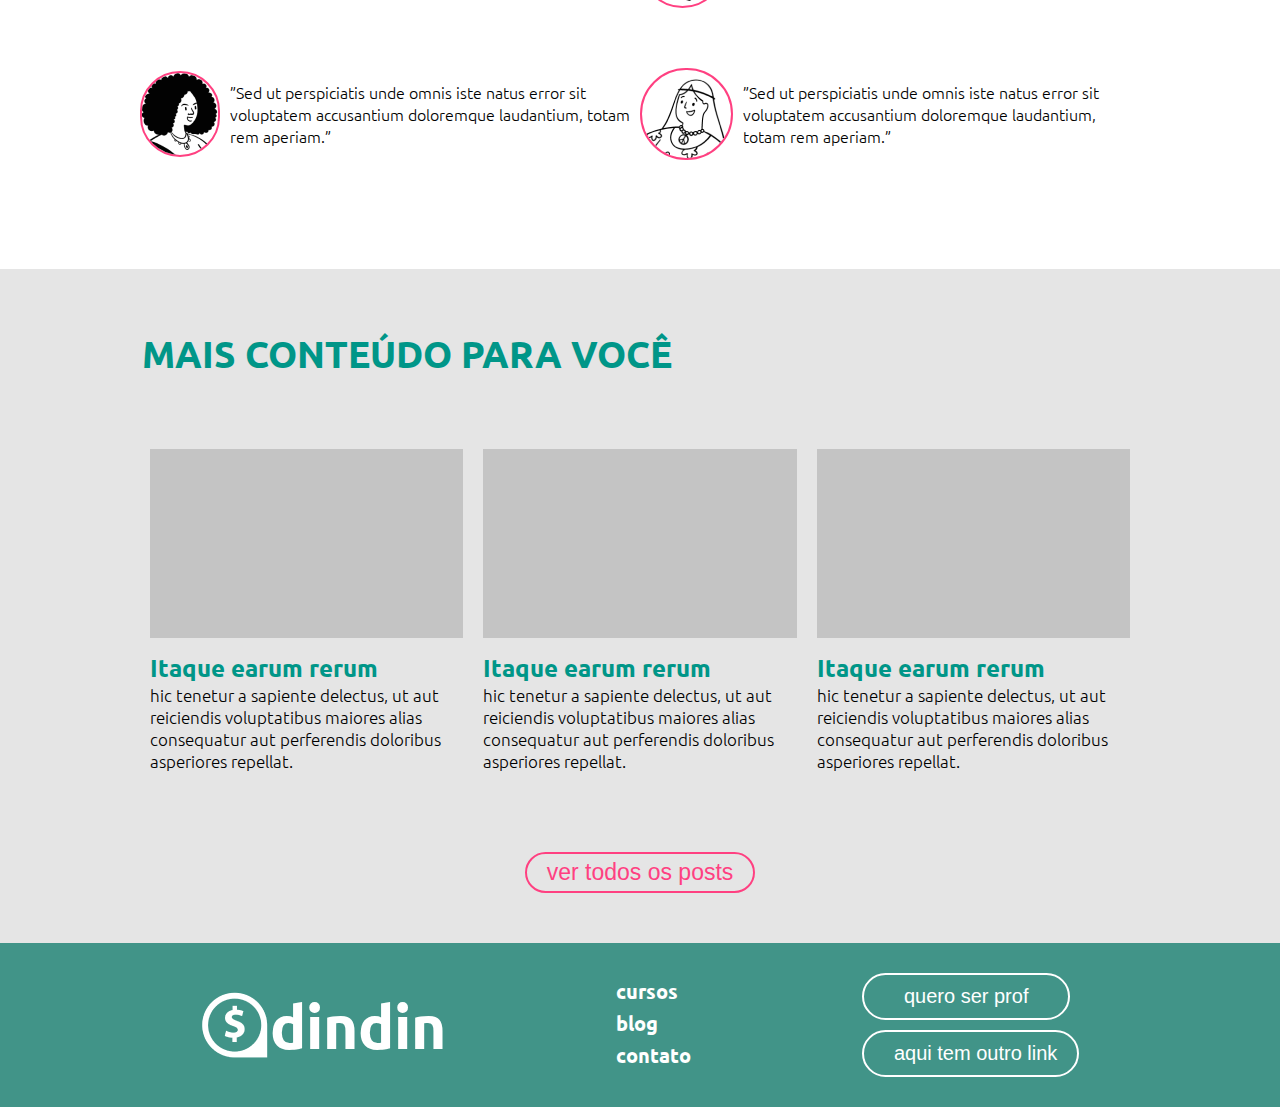
==== commit df692be1: "Atualizando a page cursos" ====
--- a/index.html
+++ b/index.html
@@ -18,7 +18,9 @@
     <!-- Header -->
     <header>
         <div class="header-imagem">
-            <img src="image/dindin-logo.png" alt="Logo - Dindin"/>
+            <a href="./index.html">
+                <img src="image/dindin-logo.png" alt="Logo - Dindin"/>
+            </a>
             <h1>dindin</h1>
         </div>
 
@@ -28,7 +30,7 @@
             </button>
             <ul class="lista-header-menu" id="menu" role="menu">
                 <li>
-                    <a href="#">Cursos</a>
+                    <a href="./pages/cursos.html">Cursos</a>
                 </li>
                 <li>
                     <a href="#">Blog</a>
@@ -220,7 +222,7 @@
         <div class="footer-links">
             <ul class="lista-footer-links">
                 <li>
-                    <a href="#">cursos</a>
+                    <a href="pages/cursos.html">cursos</a>
                 </li>
                 <li>
                     <a href="#">blog</a>
--- a/css/header.css
+++ b/css/header.css
@@ -11,6 +11,7 @@
 body{
     background-color: #FFFFFF;
     font-family: "Ubuntu", sans-serif;
+    box-sizing: border-box;
 }
 header{
     background-color: #2E948A; display: flex;
--- a/css/responsividade.css
+++ b/css/responsividade.css
@@ -12,6 +12,21 @@
     }
     .falam-sobre-nos .mensagens-falam-sobre-nos{
         grid-template-columns: repeat(1, 1fr);
+    }
+    .cursos .selecao-cursos .selecao-cursos-imagem img{
+        width: 300px;
+    }
+    .cursos .titulo-paragrafo-cursos h1{
+        font-size: 70px;
+    }
+    .cursos .selecao-cursos .selecao-cursos-informacoes h1{
+        font-size: 40px;
+    }
+    .cursos .selecao-cursos .selecao-cursos-informacoes p{
+        font-size: 25px;
+    }
+    .cursos .selecao-cursos .selecao-cursos-informacoes .botao button{
+        font-size: 30px;
     }
     footer{
         flex-direction: column;
--- a/css/menu-mobile.css
+++ b/css/menu-mobile.css
@@ -48,7 +48,7 @@
 @media(max-width:376px){
     #menu{
         display: block; position: absolute; width: 100%;
-        top: 150px; right: 0px; background: #2E948A;
+        top: 140px; right: 0px; background: #2E948A;
         transition: 0.6s; z-index: 1000; height: 0px;
         visibility: hidden; overflow-y: hidden;
     }
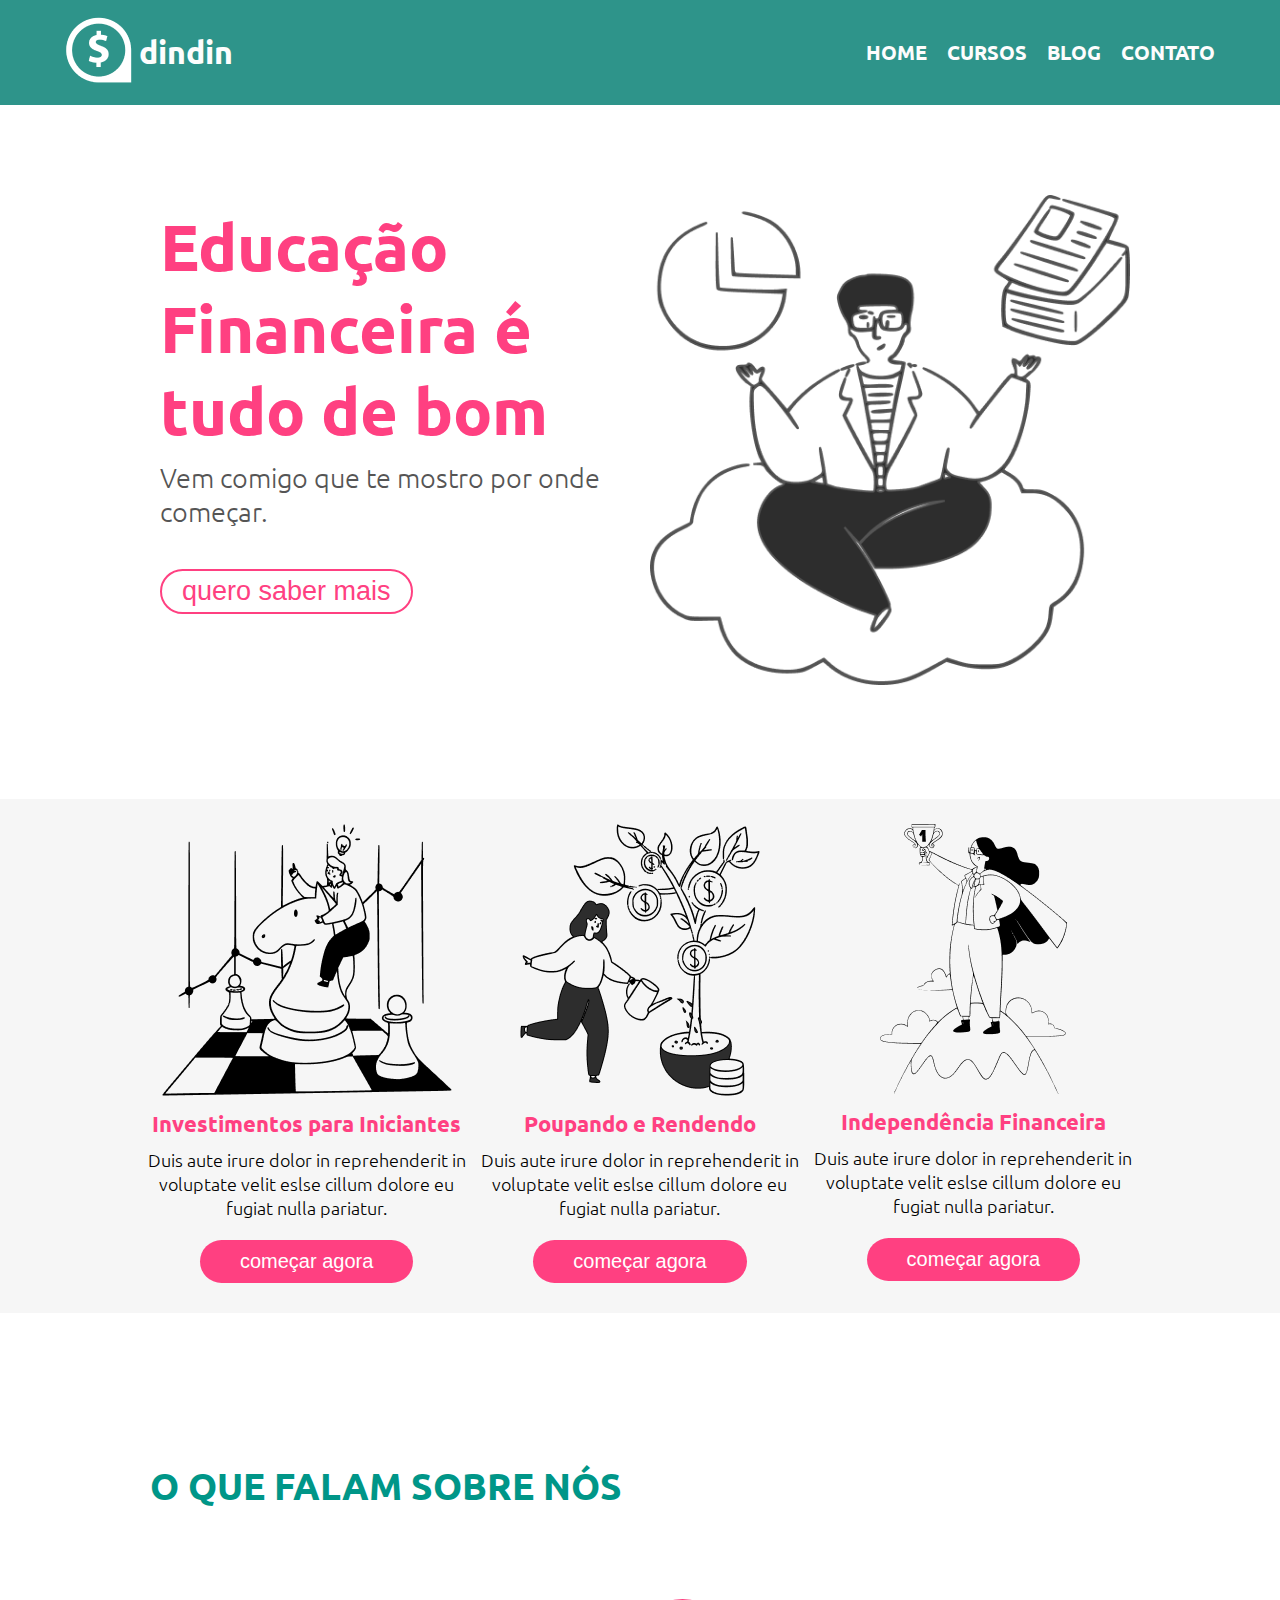
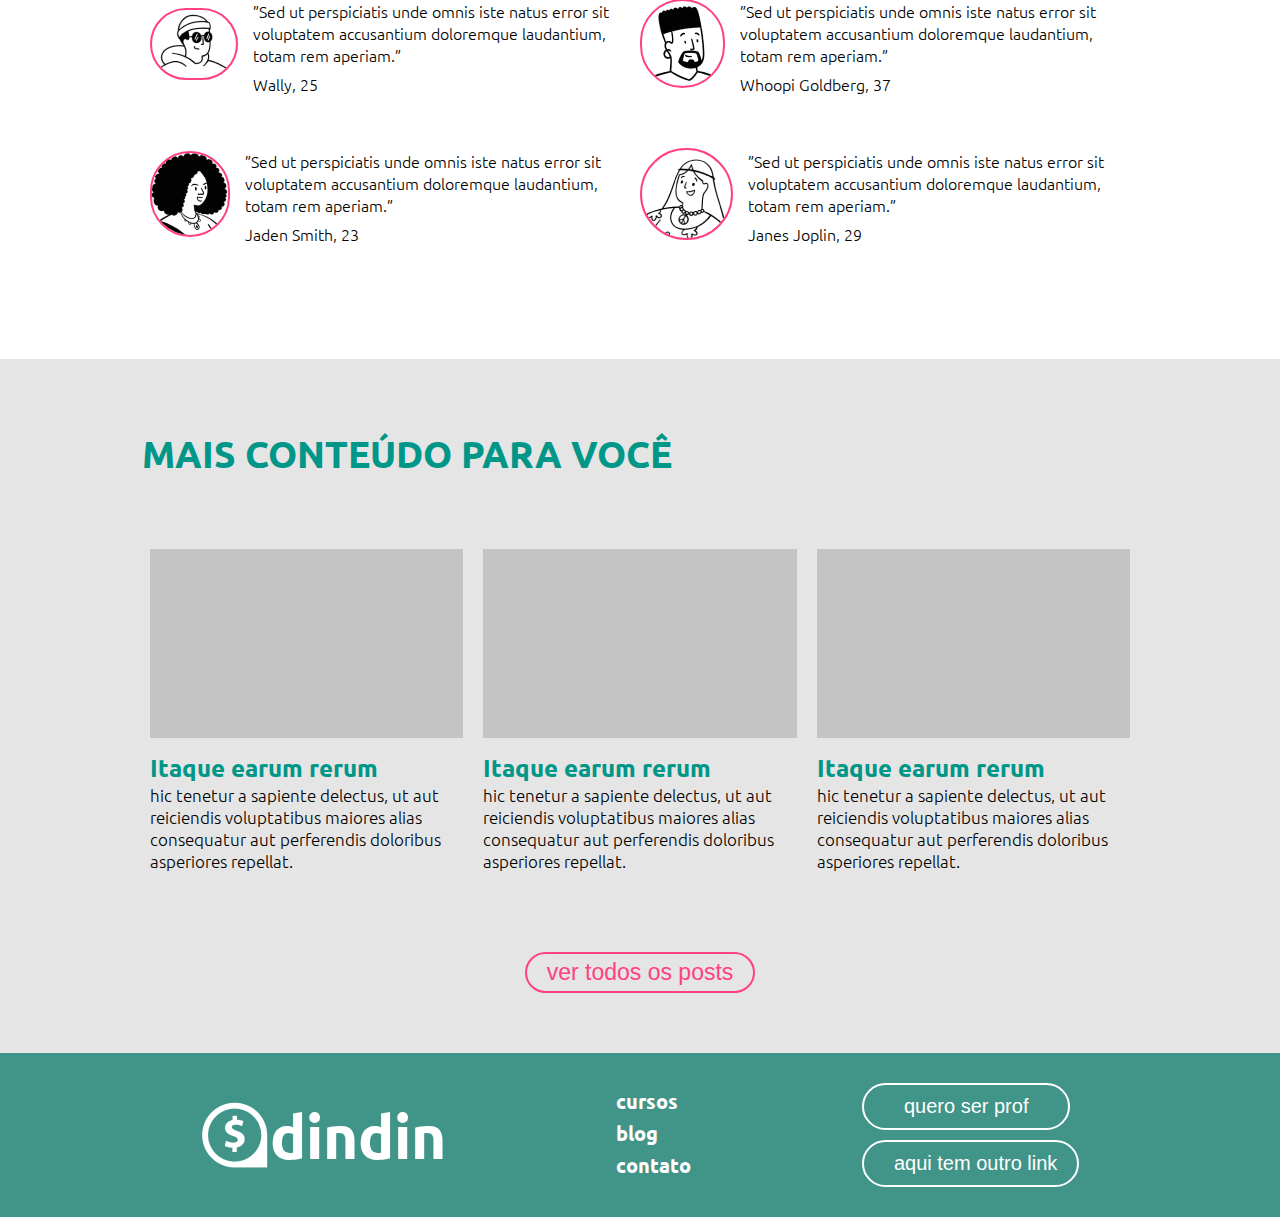
==== commit 062e2223: "Atualiazações finais do projeto" ====
--- a/index.html
+++ b/index.html
@@ -30,15 +30,17 @@
             </button>
             <ul class="lista-header-menu" id="menu" role="menu">
                 <li>
-                    <a href="./pages/cursos.html">Cursos</a>
-                </li>
-                <li>
-                    <a href="#">Blog</a>
-                </li>
-                <li>
-                    <a href="#">Contato</a>
-                </li>
-                
+                    <a href="index.html">Home</a>
+                </li>
+                <li>
+                    <a href="pages/cursos.html">Cursos</a>
+                </li>
+                <li>
+                    <a href="pages/blog.html">Blog</a>
+                </li>
+                <li>
+                    <a href="pages/contato.html">Contato</a>
+                </li>
             </ul>
         </div>
     </header>
@@ -78,9 +80,11 @@
                     Duis aute irure dolor in reprehenderit in voluptate velit eslse cillum dolore eu fugiat nulla pariatur.
                 </p>
                 <div class="botao">
-                    <button>
-                        começar agora
-                    </button>
+                    <a href="pages/cursos/investimento-iniciantes.html"/>
+                        <button>
+                            começar agora
+                        </button>
+                    </a>
                 </div>
             </div>
 
@@ -126,9 +130,14 @@
                     </div>
 
                     <div class="mensagem">
-                        <p>
-                            ”Sed ut perspiciatis unde omnis iste natus error sit voluptatem accusantium doloremque laudantium, totam rem aperiam.”
-                        </p>
+                        <ul>
+                            <li>
+                                ”Sed ut perspiciatis unde omnis iste natus error sit voluptatem accusantium doloremque laudantium, totam rem aperiam.”
+                            </li>
+                            <li>
+                                Wally, 25
+                            </li>
+                        </ul>
                     </div>
                 </div>
 
@@ -138,9 +147,14 @@
                     </div>
 
                     <div class="mensagem">
-                        <p>
-                            ”Sed ut perspiciatis unde omnis iste natus error sit voluptatem accusantium doloremque laudantium, totam rem aperiam.”
-                        </p>
+                        <ul>
+                            <li>
+                                ”Sed ut perspiciatis unde omnis iste natus error sit voluptatem accusantium doloremque laudantium, totam rem aperiam.”
+                            </li>
+                            <li>
+                                Whoopi Goldberg, 37
+                            </li>
+                        </ul>
                     </div>
                 </div>
 
@@ -150,9 +164,14 @@
                     </div>
 
                     <div class="mensagem">
-                        <p>
-                            ”Sed ut perspiciatis unde omnis iste natus error sit voluptatem accusantium doloremque laudantium, totam rem aperiam.”
-                        </p>
+                        <ul>
+                            <li>
+                                ”Sed ut perspiciatis unde omnis iste natus error sit voluptatem accusantium doloremque laudantium, totam rem aperiam.”
+                            </li>
+                            <li>
+                                Jaden Smith, 23
+                            </li>
+                        </ul>
                     </div>
                 </div>
 
@@ -162,9 +181,14 @@
                     </div>
 
                     <div class="mensagem">
-                       <p>
-                            ”Sed ut perspiciatis unde omnis iste natus error sit voluptatem accusantium doloremque laudantium, totam rem aperiam.”
-                       </p>
+                        <ul>
+                            <li>
+                                ”Sed ut perspiciatis unde omnis iste natus error sit voluptatem accusantium doloremque laudantium, totam rem aperiam.”
+                            </li>
+                            <li>
+                                Janes Joplin, 29
+                            </li>
+                        </ul>
                     </div>
                 </div>
             </div>
@@ -180,26 +204,32 @@
             <div class="grupo-conteudo-blog">
                 <div class="conteudo-blog">
                     <img src="image/blog/conteudo-blog.png">
-                    <h1>Itaque earum rerum</h1>
-                    <p>
-                        hic tenetur a sapiente delectus, ut aut reiciendis voluptatibus maiores alias consequatur aut perferendis doloribus asperiores repellat.
-                    </p>
+                    <a href="pages/blog/poster.html">
+                        <h1>Itaque earum rerum</h1>
+                        <p>
+                            hic tenetur a sapiente delectus, ut aut reiciendis voluptatibus maiores alias consequatur aut perferendis doloribus asperiores repellat.
+                        </p>
+                    </a>
                 </div>
     
                 <div class="conteudo-blog">
                     <img src="image/blog/conteudo-blog.png">
-                    <h1>Itaque earum rerum</h1>
-                    <p>
-                        hic tenetur a sapiente delectus, ut aut reiciendis voluptatibus maiores alias consequatur aut perferendis doloribus asperiores repellat. 
-                    </p>
+                    <a href="#">
+                        <h1>Itaque earum rerum</h1>
+                        <p>
+                            hic tenetur a sapiente delectus, ut aut reiciendis voluptatibus maiores alias consequatur aut perferendis doloribus asperiores repellat. 
+                        </p>
+                    </a>
                 </div>
     
                 <div class="conteudo-blog">
                     <img src="image/blog/conteudo-blog.png">
-                    <h1>Itaque earum rerum</h1>
-                    <p>
-                        hic tenetur a sapiente delectus, ut aut reiciendis voluptatibus maiores alias consequatur aut perferendis doloribus asperiores repellat. 
-                    </p>
+                    <a href="#">
+                        <h1>Itaque earum rerum</h1>
+                        <p>
+                            hic tenetur a sapiente delectus, ut aut reiciendis voluptatibus maiores alias consequatur aut perferendis doloribus asperiores repellat. 
+                        </p>
+                    </a>
                 </div>
             </div>
         </section>
@@ -225,10 +255,10 @@
                     <a href="pages/cursos.html">cursos</a>
                 </li>
                 <li>
-                    <a href="#">blog</a>
-                </li>
-                <li>
-                    <a href="#">contato</a>
+                    <a href="pages/blog.html">blog</a>
+                </li>
+                <li>
+                    <a href="pages/contato.html">contato</a>
                 </li>
             </ul>
         </div>
--- a/css/home.css
+++ b/css/home.css
@@ -7,10 +7,11 @@
 }
 .apresentacao div{
     width: 100%;
-    padding: 10px; flex-wrap: wrap; 
+    padding: 10px; flex-wrap: wrap;
 }
 .apresentacao > div{
     flex: 1 1 100px;
+    padding: 10px !important;
 }
 .apresentacao .escopo-apresentacao h1{
     color: #FF4081; font-size: 65px; 
@@ -25,7 +26,7 @@
     border: 2px solid #FF4081; color: #FF4081;
     border-radius: 62px; font-size: 27px;
     padding: 5px 20px 5px 20px;
-    margin: 10px 0px 10px 0px;
+    margin: 10px 0px 10px 0px; cursor: pointer;
 }
 
 /* Seção 02 */
@@ -51,6 +52,7 @@
 .cursos .modelo-cursos h1{
     color: #FF4081; font-size: 22px;
     margin-bottom: 10px; 
+    margin-top: 10px;
     
 }
 .cursos .modelo-cursos p{
@@ -67,6 +69,7 @@
 .falam-sobre-nos{
     max-width: 1000px; margin: 0 auto;
     margin-bottom: 80px;
+    padding: 10px;
 }
 .falam-sobre-nos .titulo-falam-sobre-nos h1{
     font-size: 37px; text-transform: uppercase;
@@ -88,10 +91,17 @@
 .falam-sobre-nos .mensagens-falam-sobre-nos p{
     margin: 10px;
 }
+.falam-sobre-nos .mensagens-falam-sobre-nos ul{
+    list-style: none; margin-left: 15px;
+}
+.falam-sobre-nos .mensagens-falam-sobre-nos ul li{
+    margin-top: 7px;
+}
 
 /* Seção 04 */
 .coloracao-geral-blog{
     background-color: #E5E5E5;
+    padding: 10px;
 }
 .conteudos-blog{
     background-color: #E5E5E5;
@@ -102,7 +112,7 @@
     flex-wrap: wrap;
 }
 .grupo-conteudo-blog > div{
-    flex:1 1 100px;
+    flex:1 1 200px;
 }
 .conteudos-blog .conteudo-blog{
     margin: 10px;
@@ -136,4 +146,7 @@
     color: #FF4081; font-size: 23px; border-radius: 62px;
     padding: 5px 20px 5px 20px;
     margin-bottom: 40px; margin-top: 40px; cursor: pointer;
+}
+a{
+    text-decoration: none;
 }--- a/css/responsividade.css
+++ b/css/responsividade.css
@@ -1,4 +1,16 @@
 /* Responsividade */
+@media(max-width:900px){
+    .contato .escopo-geral-contato .imagem-contato img{
+       margin: 0px; width: 100%;
+    }
+    .assuntos-blog .escopo-assuntos-blog > div{
+        margin-left: 10px;
+        margin-right: 10px;
+        flex: 1 1 300px;
+    }
+}
+
+
 @media(max-width: 701px){
     .apresentacao{
         flex-direction: column;
@@ -27,6 +39,50 @@
     }
     .cursos .selecao-cursos .selecao-cursos-informacoes .botao button{
         font-size: 30px;
+    }
+    .contato .escopo-geral-contato{
+        flex-direction: column;
+    }
+    .contato .escopo-geral-contato .imagem-contato img{
+       margin: 0px; width: 100%;
+    }
+    .contato .escopo-geral-contato form input, textarea{
+        font-size: 20px;
+    }
+    .contato .escopo-geral-contato form .botao button{
+        font-size: 25px;
+    }
+    .assuntos-blog .escopo-assuntos-blog > div{
+        margin-left: 0px;
+    }
+    .topo-blog .escopo-topo-blog{
+       flex-direction: column;
+       margin-bottom: 50px;
+    }
+    .assuntos-blog .escopo-assuntos-blog > div{
+        margin-left: 10px;
+        margin-right: 10px;
+    }
+    main .investimento-iniciantes .escopo-investimento-iniciantes .investimento-iniciantes-informacoes h1{
+        font-size: 40px;
+    }
+    main .investimento-iniciantes .escopo-investimento-iniciantes{
+        flex-direction: column;
+    }
+    .curso-aulas .escopo-curso-aulas {
+        flex-direction: column;
+    }
+    .curso-aulas .escopo-curso-aulas .curso-aulas-video{
+        margin: 10px;
+    }
+    .curso-aulas .escopo-curso-aulas .curso-aulas-descricao{
+        margin: 20px; margin-bottom: 30px;
+    }
+    .investimento-iniciantes .escopo-investimento-iniciantes .investimento-iniciantes-informacoes h1{
+        font-size: 40px;
+    }
+    .investimento-iniciantes{
+        margin: 10px;
     }
     footer{
         flex-direction: column;
